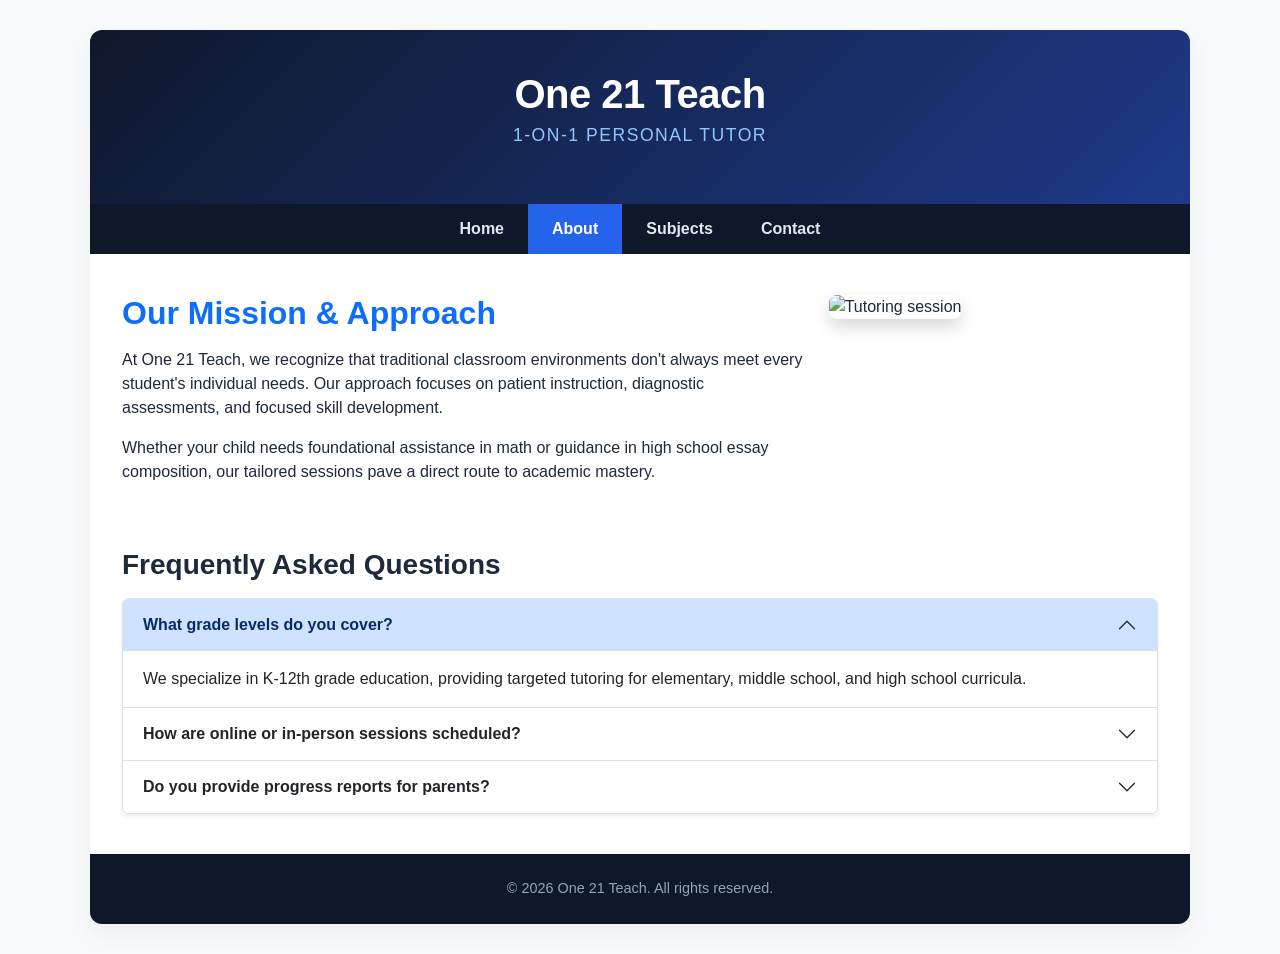
==== about.html @ f97b259b "Add About Us page with content and structure This file contains the HTML structure for the 'About Us" ====
<!DOCTYPE html>
<html lang="en">
<head>
    <meta charset="UTF-8">
    <meta name="viewport" content="width=device-width, initial-scale=1.0">
    <title>About Us - One 21 Teach</title>
    <link href="https://cdn.jsdelivr.net/npm/bootstrap@5.3.3/dist/css/bootstrap.min.css" rel="stylesheet">
    <link rel="stylesheet" href="style.css">
</head>
<body>

    <div class="site-container">
        <header>
            <h1>One 21 Teach</h1>
            <p class="tagline">1-on-1 Personal Tutor</p>
        </header>

        <nav class="navbar navbar-expand-md custom-nav p-0">
            <div class="container-fluid p-0">
                <button class="navbar-toggler my-2 ms-3 bg-light" type="button" data-bs-toggle="collapse" data-bs-target="#navbarNav">
                    <span class="navbar-toggler-icon"></span>
                </button>
                <div class="collapse navbar-collapse justify-content-center" id="navbarNav">
                    <ul class="navbar-nav text-center">
                        <li class="nav-item"><a class="nav-link" href="index.html">Home</a></li>
                        <li class="nav-item"><a class="nav-link active" href="about.html">About</a></li>
                        <li class="nav-item"><a class="nav-link" href="subjects.html">Subjects</a></li>
                        <li class="nav-item"><a class="nav-link" href="contact.html">Contact</a></li>
                    </ul>
                </div>
            </div>
        </nav>

        <main>
            <div class="row g-4 mb-5">
                <div class="col-md-8">
                    <h2 class="fw-bold text-primary mb-3">Our Mission & Approach</h2>
                    <p>At One 21 Teach, we recognize that traditional classroom environments don't always meet every student's individual needs. Our approach focuses on patient instruction, diagnostic assessments, and focused skill development.</p>
                    <p>Whether your child needs foundational assistance in math or guidance in high school essay composition, our tailored sessions pave a direct route to academic mastery.</p>
                </div>
                <div class="col-md-4">
                    <img src="https://images.unsplash.com/photo-1522202176988-66273c2fd55f?w=600" class="img-fluid rounded-3 shadow" alt="Tutoring session">
                </div>
            </div>

            <section class="mt-4">
                <h3 class="fw-bold mb-3">Frequently Asked Questions</h3>
                <div class="accordion shadow-sm" id="aboutAccordion">
                    <div class="accordion-item">
                        <h2 class="accordion-header" id="headingOne">
                            <button class="accordion-button fw-semibold" type="button" data-bs-toggle="collapse" data-bs-target="#collapseOne" aria-expanded="true">
                                What grade levels do you cover?
                            </button>
                        </h2>
                        <div id="collapseOne" class="accordion-collapse collapse show" data-bs-parent="#aboutAccordion">
                            <div class="accordion-body">
                                We specialize in K-12th grade education, providing targeted tutoring for elementary, middle school, and high school curricula.
                            </div>
                        </div>
                    </div>
                    <div class="accordion-item">
                        <h2 class="accordion-header" id="headingTwo">
                            <button class="accordion-button collapsed fw-semibold" type="button" data-bs-toggle="collapse" data-bs-target="#collapseTwo">
                                How are online or in-person sessions scheduled?
                            </button>
                        </h2>
                        <div id="collapseTwo" class="accordion-collapse collapse" data-bs-parent="#aboutAccordion">
                            <div class="accordion-body">
                                Sessions are scheduled flexibly based on family availability, with options for weekly recurring slots or intensive study periods.
                            </div>
                        </div>
                    </div>
                    <div class="accordion-item">
                        <h2 class="accordion-header" id="headingThree">
                            <button class="accordion-button collapsed fw-semibold" type="button" data-bs-toggle="collapse" data-bs-target="#collapseThree">
                                Do you provide progress reports for parents?
                            </button>
                        </h2>
                        <div id="collapseThree" class="accordion-collapse collapse" data-bs-parent="#aboutAccordion">
                            <div class="accordion-body">
                                Yes! Parents receive brief progress updates after each lesson highlighting milestones achieved and topics for upcoming review.
                            </div>
                        </div>
                    </div>
                </div>
            </section>
        </main>

        <footer>
            <p class="mb-0">&copy; 2026 One 21 Teach. All rights reserved.</p>
        </footer>
    </div>

    <script src="https://cdn.jsdelivr.net/npm/bootstrap@5.3.3/dist/js/bootstrap.bundle.min.js"></script>
</body>
</html>
---- style.css ----
body {
    font-family: 'Segoe UI', Tahoma, Geneva, Verdana, sans-serif;
    background-color: #f8fafc;
    color: #1e293b;
    min-height: 100vh;
    display: flex;
    flex-direction: column;
}

.site-container {
    max-width: 1100px;
    margin: 30px auto;
    background: #ffffff;
    border-radius: 12px;
    box-shadow: 0 10px 25px rgba(0, 0, 0, 0.05);
    overflow: hidden;
    flex: 1;
}
header {
    background: linear-gradient(135deg, #0f172a 0%, #1e3a8a 100%);
    color: #ffffff;
    padding: 2.5rem 1rem;
    text-align: center;
}

header h1 {
    font-weight: 800;
    letter-spacing: -0.5px;
    margin-bottom: 0.25rem;
}

header .tagline {
    color: #93c5fd;
    font-size: 1.1rem;
    letter-spacing: 1.5px;
    text-transform: uppercase;
}

.custom-nav {
    background-color: #0f172a !important;
}

.custom-nav .nav-link {
    color: #e2e8f0 !important;
    font-weight: 600;
    padding: 0.8rem 1.5rem !important;
    transition: all 0.2s ease;
}

.custom-nav .nav-link:hover,
.custom-nav .nav-link.active {
    color: #ffffff !important;
    background-color: #2563eb;
}

main {
    padding: 2.5rem 2rem;
}

.sidebar-box {
    background-color: #f1f5f9;
    border-radius: 8px;
    padding: 1.5rem;
    border-left: 4px solid #2563eb;
}

footer {
    background-color: #0f172a;
    color: #94a3b8;
    text-align: center;
    padding: 1.5rem;
    font-size: 0.9rem;
    margin-top: auto;
}
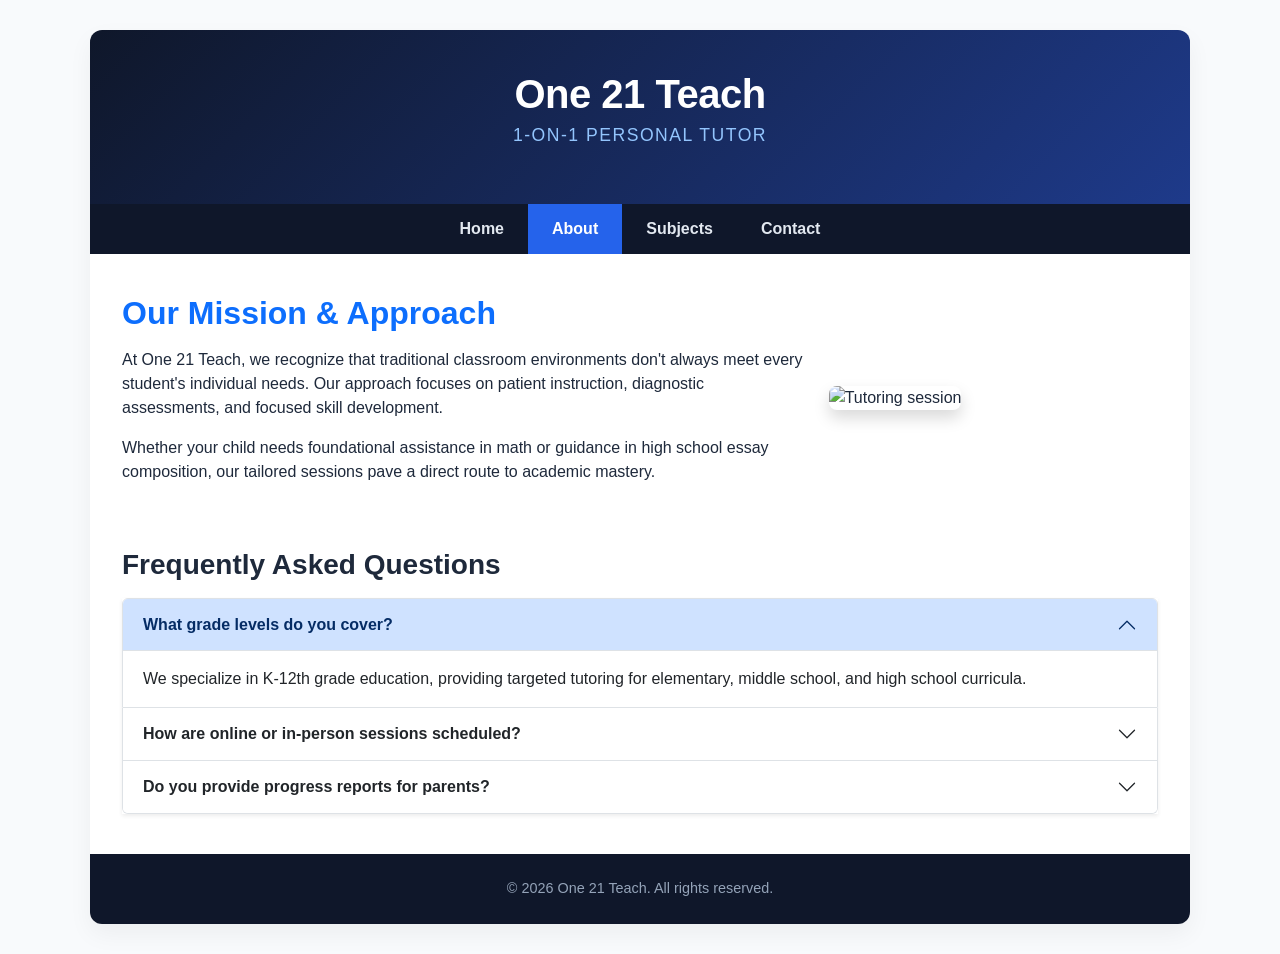
==== commit 5306f4ba: "Align items in the main content row" ====
--- a/about.html
+++ b/about.html
@@ -32,7 +32,7 @@
         </nav>
 
         <main>
-            <div class="row g-4 mb-5">
+            <div class="row g-4 mb-5 align-items-center">
                 <div class="col-md-8">
                     <h2 class="fw-bold text-primary mb-3">Our Mission & Approach</h2>
                     <p>At One 21 Teach, we recognize that traditional classroom environments don't always meet every student's individual needs. Our approach focuses on patient instruction, diagnostic assessments, and focused skill development.</p>
--- a/style.css
+++ b/style.css
@@ -16,6 +16,7 @@
     overflow: hidden;
     flex: 1;
 }
+
 header {
     background: linear-gradient(135deg, #0f172a 0%, #1e3a8a 100%);
     color: #ffffff;
@@ -64,6 +65,11 @@
     border-left: 4px solid #2563eb;
 }
 
+.card-img-top {
+    height: 200px;
+    object-fit: cover;
+}
+
 footer {
     background-color: #0f172a;
     color: #94a3b8;
